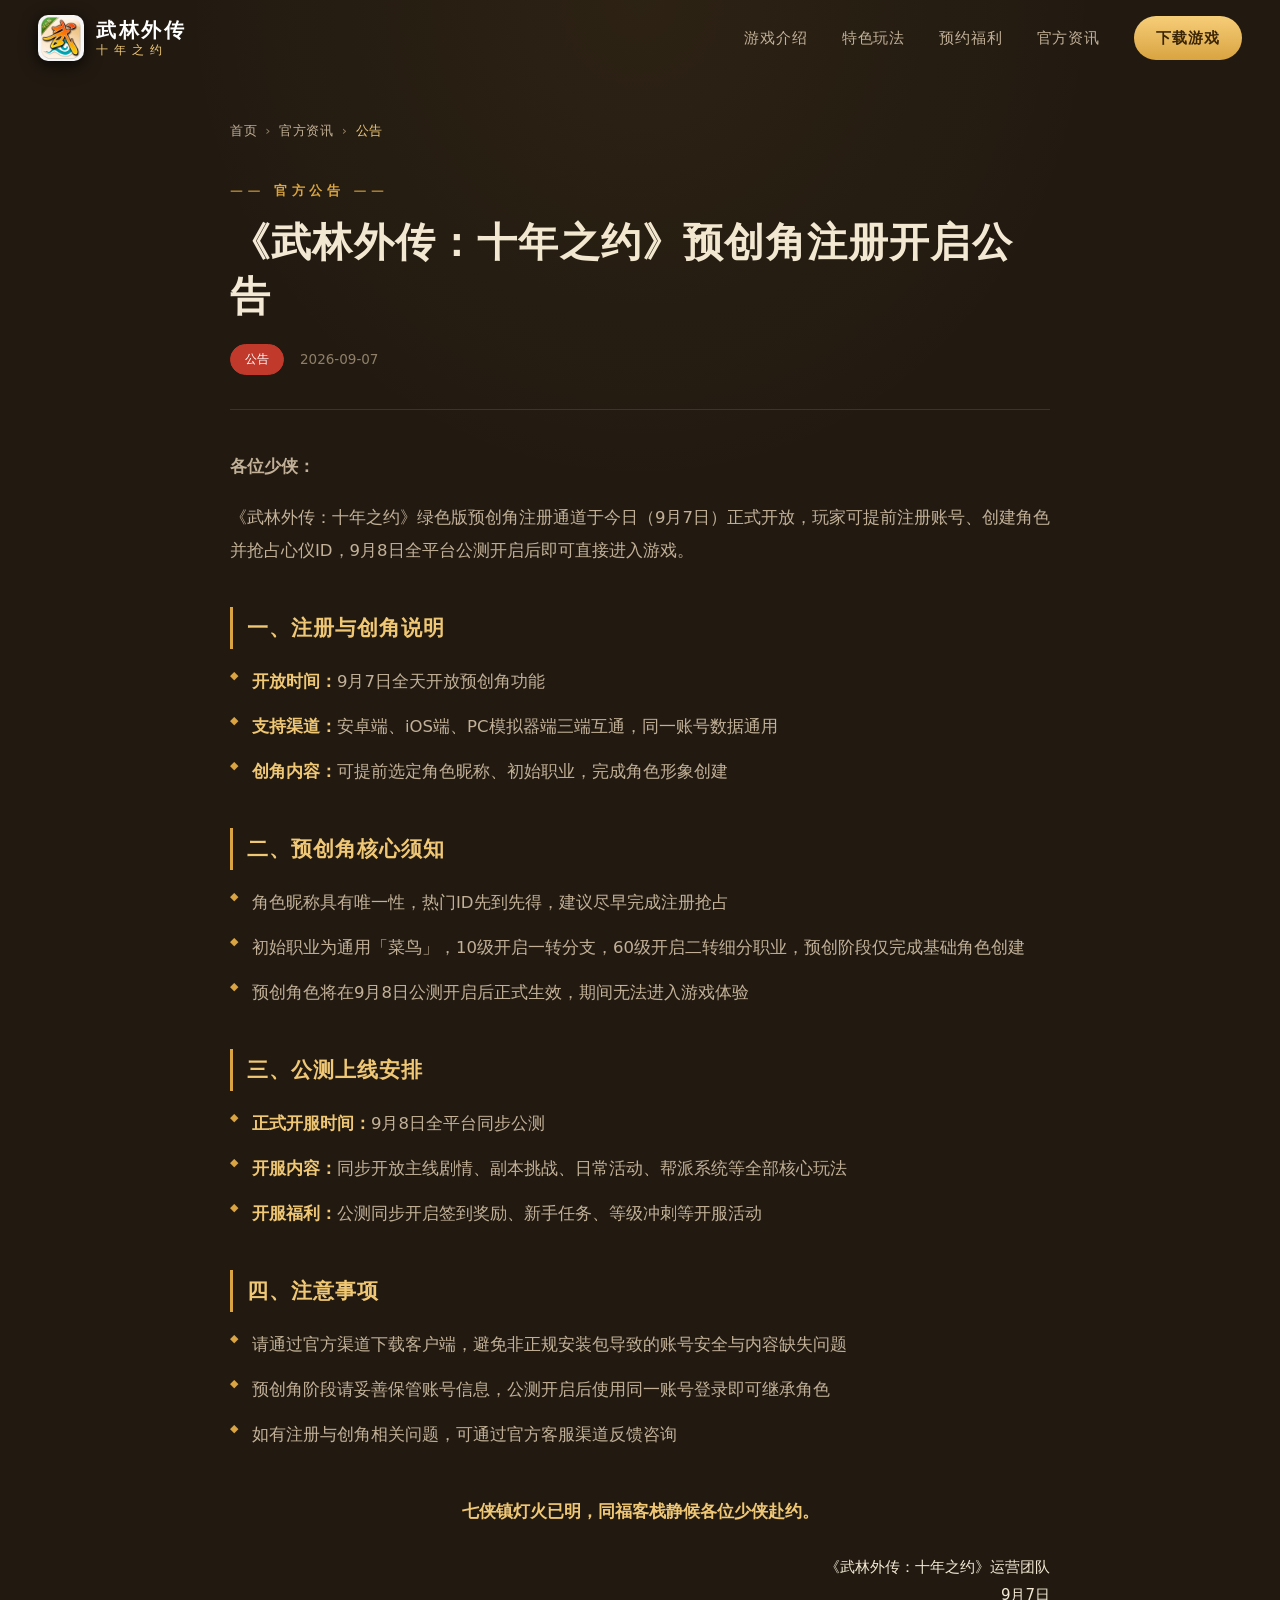
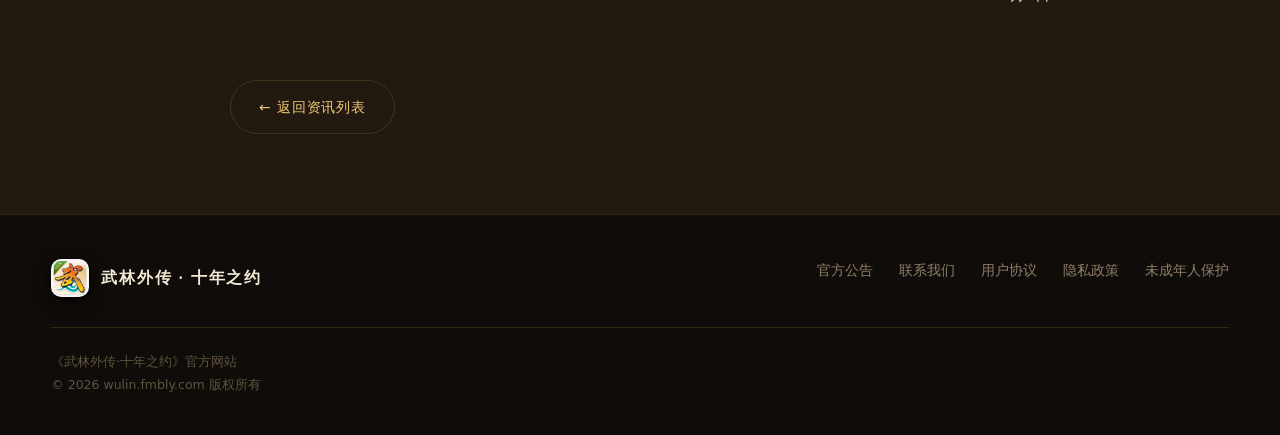
==== news-yuchuangjiao.html @ 01e85a24 "news: 新增预创角注册开启公告详情页(news-yuchuangjiao.html)，置顶首页资讯，新增article.css文章排版，更新sitemap" ====
<!DOCTYPE html>
<html lang="zh-CN">
<head>
  <meta charset="UTF-8">
  <meta name="viewport" content="width=device-width, initial-scale=1.0">
  <title>《武林外传·十年之约》预创角注册开启公告 | 武林外传十年之约官网</title>
  <meta name="description" content="《武林外传：十年之约》预创角注册通道9月7日开启，9月8日全平台公测上线。安卓、iOS、PC三端互通，抢占心仪ID，先到先得！">
  <link rel="canonical" href="https://wulin.fmbly.com/news-yuchuangjiao.html">
  <link rel="stylesheet" href="css/style.css">
  <link rel="stylesheet" href="css/article.css">
</head>
<body>
<a class="skip-link" href="#main">跳到主要内容</a>

<!-- ===== 顶部导航 ===== -->
<header class="site-head scrolled" id="top">
  <nav class="nav" aria-label="主导航">
    <a class="brand" href="index.html#top">
      <img class="brand-seal-img" src="assets/images/logo-wu-v7.webp?v=20260903" alt="武林外传·十年之约" width="48" height="48">
      <span class="brand-txt">
        <b>武林外传</b>
        <i>十年之约</i>
      </span>
    </a>
    <div class="nav-links" id="navLinks">
      <a href="index.html#intro">游戏介绍</a>
      <a href="index.html#features">特色玩法</a>
      <a href="index.html#welfare">预约福利</a>
      <a href="index.html#news">官方资讯</a>
      <a class="nav-cta" href="https://sdkn-ldy.zhangyu39.com/?app_id=7631&promote_id=1778" target="_blank">下载游戏</a>
    </div>
    <button class="nav-toggle" id="navToggle" aria-label="展开菜单" aria-expanded="false" aria-controls="navLinks">
      <span></span><span></span><span></span>
    </button>
  </nav>
</header>

<main id="main">
  <!-- 公告正文 -->
  <article class="article-page">
    <div class="wrap">
      <nav class="crumb"><a href="index.html">首页</a> › <a href="index.html#news">官方资讯</a> › <span>公告</span></nav>

      <header class="article-head">
        <span class="eyebrow">官方公告</span>
        <h1 class="article-title">《武林外传：十年之约》预创角注册开启公告</h1>
        <p class="article-meta">
          <span class="meta-tag hot">公告</span>
          <time datetime="2026-09-07">2026-09-07</time>
        </p>
      </header>

      <div class="article-body">
        <p class="article-lead">各位少侠：</p>
        <p>《武林外传：十年之约》绿色版预创角注册通道于今日（9月7日）正式开放，玩家可提前注册账号、创建角色并抢占心仪ID，9月8日全平台公测开启后即可直接进入游戏。</p>

        <h2>一、注册与创角说明</h2>
        <ul>
          <li><strong>开放时间：</strong>9月7日全天开放预创角功能</li>
          <li><strong>支持渠道：</strong>安卓端、iOS端、PC模拟器端三端互通，同一账号数据通用</li>
          <li><strong>创角内容：</strong>可提前选定角色昵称、初始职业，完成角色形象创建</li>
        </ul>

        <h2>二、预创角核心须知</h2>
        <ul>
          <li>角色昵称具有唯一性，热门ID先到先得，建议尽早完成注册抢占</li>
          <li>初始职业为通用「菜鸟」，10级开启一转分支，60级开启二转细分职业，预创阶段仅完成基础角色创建</li>
          <li>预创角色将在9月8日公测开启后正式生效，期间无法进入游戏体验</li>
        </ul>

        <h2>三、公测上线安排</h2>
        <ul>
          <li><strong>正式开服时间：</strong>9月8日全平台同步公测</li>
          <li><strong>开服内容：</strong>同步开放主线剧情、副本挑战、日常活动、帮派系统等全部核心玩法</li>
          <li><strong>开服福利：</strong>公测同步开启签到奖励、新手任务、等级冲刺等开服活动</li>
        </ul>

        <h2>四、注意事项</h2>
        <ul>
          <li>请通过官方渠道下载客户端，避免非正规安装包导致的账号安全与内容缺失问题</li>
          <li>预创角阶段请妥善保管账号信息，公测开启后使用同一账号登录即可继承角色</li>
          <li>如有注册与创角相关问题，可通过官方客服渠道反馈咨询</li>
        </ul>

        <p class="article-closing">七侠镇灯火已明，同福客栈静候各位少侠赴约。</p>
        <p class="article-sign">《武林外传：十年之约》运营团队<br>9月7日</p>

        <a class="btn-article-back" href="index.html#news">← 返回资讯列表</a>
      </div>
    </div>
  </article>
</main>

<!-- ===== 页脚 ===== -->
<footer class="footer">
  <div class="wrap">
    <div class="foot-top">
      <div class="foot-brand">
        <img class="brand-seal-img" src="assets/images/logo-wu-v7.webp?v=20260903" alt="武林外传·十年之约" width="48" height="48">
        <b>武林外传 · 十年之约</b>
      </div>
      <div class="foot-links">
        <a href="#">官方公告</a>
        <a href="#">联系我们</a>
        <a href="#">用户协议</a>
        <a href="#">隐私政策</a>
        <a href="#">未成年人保护</a>
      </div>
    </div>
    <div class="foot-line"></div>
    <div class="foot-legal">
      <p>《武林外传·十年之约》官方网站</p>
      <p>© 2026 wulin.fmbly.com 版权所有</p>
    </div>
  </div>
</footer>

<script src="js/main.js?v=20260901"></script>
</body>
</html>
---- css/style.css ----
/* ==========================================================
   武林外传 · 十年之约 — 官方站样式
   暖色怀旧客栈 × 现代高级手游质感
   ========================================================== */

:root{
  --ink:#140f0c;          /* 深墨暖黑 */
  --panel:#1c1510;
  --panel2:#231a13;
  --line:rgba(217,164,65,.18);
  --gold:#d9a441;
  --gold-2:#f0c875;
  --gold-3:#b4791f;
  --red:#c0392b;
  --red-2:#e2573f;
  --paper:#f3e9d4;       /* 羊皮纸暖白 */
  --muted:#c2b198;
  --dim:#8f7f68;
  --font-serif:"Noto Serif SC","Songti SC","STSong","SimSun",serif;
  --font-sans:"PingFang SC","Microsoft YaHei","Noto Sans SC",system-ui,sans-serif;
  --shadow:0 24px 60px rgba(0,0,0,.5);
}

*{margin:0;padding:0;box-sizing:border-box;-webkit-tap-highlight-color:transparent}
html{scroll-behavior:smooth;scroll-padding-top:84px}
body{
  font-family:var(--font-sans);
  color:var(--paper);
  background:#221a11;   /* 在原极暗墨黑基础上提亮到暖调深棕，减轻整体沉闷感 */
  line-height:1.7;
  -webkit-font-smoothing:antialiased;
  overflow-x:hidden;
}
a{color:inherit;text-decoration:none}
img{display:block;max-width:100%}
ul{list-style:none}

::selection{background:var(--gold-3);color:#fff}

.skip-link{
  position:absolute;left:-9999px;top:0;z-index:200;
  padding:10px 16px;background:var(--gold);color:var(--ink);
}
.skip-link:focus{left:8px;top:8px}

.wrap{width:min(1180px,92vw);margin:0 auto}
.section{padding:96px 0;position:relative}

/* 中式点缀背景云纹 */
.section::before{
  content:"";position:absolute;inset:0;pointer-events:none;
  background:
    radial-gradient(60% 50% at 0% 0%, rgba(217,164,65,.05), transparent 60%),
    radial-gradient(50% 40% at 100% 100%, rgba(192,57,43,.05), transparent 60%);
}

/* ---------- 通用标题 ---------- */
.eyebrow{
  display:inline-block;font-size:13px;letter-spacing:.35em;
  color:var(--gold);font-weight:600;margin-bottom:14px;
}
.eyebrow::before{content:"—— ";opacity:.7}
.eyebrow::after{content:" ——";opacity:.7}
.sec-title{
  font-family:var(--font-serif);
  font-weight:800;font-size:clamp(28px,4vw,44px);
  letter-spacing:.06em;line-height:1.25;
  background:linear-gradient(180deg,#f6e6bd,#d9a441 70%,#9a6c1f);
  -webkit-background-clip:text;background-clip:text;color:transparent;
}
.sec-lead{margin-top:16px;color:var(--muted);max-width:640px}
.sec-head-center{text-align:center}
.sec-head-center .sec-lead{margin-left:auto;margin-right:auto}
.sec-head-space{display:flex;align-items:flex-end;justify-content:space-between}
.sec-head-space .side{color:var(--dim);margin:0}

/* ---------- 按钮 ---------- */
.btn{
  display:inline-flex;flex-direction:column;align-items:center;justify-content:center;
  gap:2px;padding:14px 34px;border-radius:100px;
  font-family:var(--font-serif);font-weight:700;letter-spacing:.1em;
  text-align:center;transition:.25s;border:1px solid transparent;
}
.btn small{font-size:11px;letter-spacing:.2em;opacity:.85;font-family:var(--font-sans);font-weight:400}
.btn-primary{
  color:#3a2406;
  background:linear-gradient(180deg,#f6cd78,#d9a441 55%,#a66d1a);
  box-shadow:0 10px 30px rgba(217,164,65,.35), inset 0 1px 0 rgba(255,255,255,.5);
}
.btn-primary:hover{transform:translateY(-2px);box-shadow:0 16px 40px rgba(217,164,65,.5), inset 0 1px 0 rgba(255,255,255,.5)}
.btn-ghost{color:var(--gold-2);border-color:var(--line);background:rgba(255,255,255,.02)}
.btn-ghost:hover{border-color:var(--gold);background:rgba(217,164,65,.08)}
.btn-lg{padding:18px 52px;font-size:20px}
.link-more{margin-top:26px;display:inline-block;color:var(--gold-2);font-weight:600;letter-spacing:.08em}
.link-more span{display:inline-block;transition:.25s}
.link-more:hover span{transform:translateX(6px)}

/* ---------- 顶部导航 ---------- */
.site-head{position:fixed;inset:0 0 auto;z-index:100}
.nav{
  width:min(1280px,94vw);margin:0 auto;height:76px;
  display:flex;align-items:center;justify-content:space-between;
  transition:.3s;
}
.site-head.scrolled .nav{height:62px}
.site-head.scrolled{
  background:rgba(20,15,12,.88);
  backdrop-filter:blur(12px);
  border-bottom:1px solid var(--line);
}
.brand{display:flex;align-items:center;gap:12px}
.brand-logo{height:44px;width:auto;flex:none;object-fit:contain;filter:drop-shadow(0 4px 12px rgba(0,0,0,.45))}
.brand-seal-img{
  width:46px;height:46px;flex:none;object-fit:contain;
  border-radius:10px;box-shadow:0 4px 16px rgba(0,0,0,.55);filter:drop-shadow(0 2px 6px rgba(0,0,0,.35));
}
.brand-txt{display:flex;flex-direction:column;line-height:1.05}
.brand-txt b{font-family:var(--font-serif);font-size:20px;letter-spacing:.12em;color:#fff}
.brand-txt i{font-style:normal;font-size:12px;letter-spacing:.5em;color:var(--gold-2);margin-top:3px}
.nav-links{display:flex;align-items:center;gap:34px}
.nav-links a{color:var(--muted);font-size:14.5px;letter-spacing:.06em;transition:.2s;position:relative}
.nav-links a:hover{color:var(--gold-2)}
.nav-links a::after{content:"";position:absolute;left:0;bottom:-6px;width:0;height:2px;background:var(--gold);transition:.25s}
.nav-links a:hover::after{width:100%}
.nav-links .nav-cta{
  color:#3a2406;font-weight:700;padding:10px 22px;border-radius:100px;
  background:linear-gradient(180deg,#f6cd78,#d9a441);
}
.nav-links .nav-cta::after{display:none}
.nav-links .nav-cta:hover{color:#2a1a04;box-shadow:0 6px 20px rgba(217,164,65,.4)}
.nav-toggle{
  display:none;width:42px;height:42px;background:none;border:1px solid var(--line);
  border-radius:8px;flex-direction:column;align-items:center;justify-content:center;gap:5px;cursor:pointer;
}
.nav-toggle span{width:20px;height:2px;background:var(--gold-2);transition:.3s}
.nav-toggle.open span:nth-child(1){transform:translateY(7px) rotate(45deg)}
.nav-toggle.open span:nth-child(2){opacity:0}
.nav-toggle.open span:nth-child(3){transform:translateY(-7px) rotate(-45deg)}

/* ---------- 首屏 ---------- */
.hero{position:relative;min-height:100vh;display:flex;align-items:center;justify-content:center;overflow:hidden;text-align:center}
.hero-media{position:absolute;inset:0}
.hero-bg{width:100%;height:100%;object-fit:cover;object-position:center 35%;transform:scale(1.06);animation:heroZoom 16s ease-out forwards}
@keyframes heroZoom{to{transform:scale(1)}}
.hero-veil{position:absolute;inset:0;background:linear-gradient(180deg,rgba(20,15,12,.18),rgba(20,15,12,.28) 50%,rgba(20,15,12,.85) 100%)}
.hero-veil2{position:absolute;inset:0;background:radial-gradient(80% 60% at 50% 25%,transparent,rgba(20,15,12,.22))}
.hero-inner{position:relative;z-index:5;padding:120px 20px 40px}
.hero-badge{
  display:inline-block;padding:8px 18px;border:1px solid var(--line);
  border-radius:100px;color:var(--gold-2);font-size:13px;letter-spacing:.25em;
  background:rgba(20,15,12,.35);backdrop-filter:blur(6px);margin-bottom:26px;
}
.hero-title{font-family:var(--font-serif);margin:0 0 20px;position:relative;z-index:2}
.hero-title .t-main,.hero-title .t-sub{position:relative;z-index:2}
.hero-dimmer{position:absolute;left:50%;top:17%;transform:translateX(-50%);z-index:1;width:min(880px,94vw);height:72%;border-radius:18px;background:radial-gradient(60% 62% at 50% 46%,rgba(10,7,4,.62),rgba(10,7,4,.28) 62%,transparent 100%);pointer-events:none}
.hero-title .t-main{
  display:block;font-size:clamp(52px,10vw,120px);font-weight:900;letter-spacing:.12em;line-height:1;
  background:linear-gradient(180deg,#fffbe6,#ffdd9e 55%,#f8c05a);
  -webkit-background-clip:text;background-clip:text;color:transparent;
  -webkit-text-stroke:.5px rgba(255,255,255,.35);
  text-shadow:0 0 16px rgba(255,200,90,.4),0 1px 2px rgba(150,100,20,.3);
}
.hero-title .t-sub{
  display:block;font-size:clamp(24px,4.5vw,52px);font-weight:700;letter-spacing:.6em;
  color:var(--paper);margin-top:8px;text-indent:.6em;
}
.hero-slogan{margin-top:6px;font-size:clamp(18px,2.6vw,26px);letter-spacing:.18em;color:#ffffff;font-weight:600;line-height:1.6;text-shadow:0 2px 8px rgba(0,0,0,.7),0 0 20px rgba(255,200,120,.3)}
.hero-desc{margin:20px auto 30px;color:#f5ecd7;font-size:15px;max-width:520px;text-shadow:0 1px 4px rgba(0,0,0,.6)}
.hero-actions{display:flex;gap:16px;justify-content:center;flex-wrap:wrap}
.hero-meta{margin-top:26px;color:var(--dim);font-size:13px;letter-spacing:.2em;display:flex;gap:12px;justify-content:center}
.hero-meta i{opacity:.4}
.hero-scroll{position:absolute;bottom:26px;left:50%;transform:translateX(-50%);z-index:5}
.hero-scroll i{display:block;width:2px;height:38px;background:linear-gradient(var(--gold-2),transparent);animation:drop 2s infinite}
@keyframes drop{0%{transform:scaleY(0);transform-origin:top}45%{transform:scaleY(1);transform-origin:top}100%{transform:scaleY(0);transform-origin:bottom;opacity:0}}

/* 灯笼 */
.hero-lantern-wrap{position:absolute;inset:12% 0 auto 0;display:flex;justify-content:space-around;pointer-events:none;opacity:.8}
.lantern{width:16px;height:52px;border-radius:50% 50% 40% 40%;position:relative;
  background:radial-gradient(circle at 50% 35%,#ffd19c,var(--red-2) 60%,var(--red));box-shadow:0 0 22px rgba(226,87,63,.6);animation:sway 4s ease-in-out infinite}
.lantern::before{content:"";position:absolute;top:-8px;left:50%;transform:translateX(-50%);border-left:2px solid var(--gold);border-right:2px solid var(--gold);height:8px}
.lantern.l2{animation-delay:.5s;transform:scale(.85)}
.lantern.l3{animation-delay:1.1s}
@keyframes sway{0%,100%{transform:rotate(-4deg)}50%{transform:rotate(4deg)}}

/* ---------- 公告栏 ---------- */
.notice{display:flex;align-items:center;gap:18px;background:var(--panel);border-top:1px solid var(--line);border-bottom:1px solid var(--line);overflow:hidden}
.notice-seal{flex:none;margin:14px 0 14px 5vw;padding:4px 12px;background:var(--red);color:#fff;font-weight:700;letter-spacing:.2em;border-radius:4px;font-size:13px}
.notice-track{overflow:hidden;white-space:nowrap;width:100%}
.notice-track p{display:inline-block;color:var(--muted);font-size:14px;margin-right:80px;animation:scroll 26s linear infinite}
.notice-track p b{color:var(--red-2);font-weight:700;margin-right:8px}
@keyframes scroll{0%{transform:translateX(0)}100%{transform:translateX(-60%)}}

/* ---------- 游戏介绍 ---------- */
.grid-2{display:grid;grid-template-columns:1.05fr 1fr;gap:56px;align-items:center}
.intro-media{position:relative}
.frame-photo{border:1px solid var(--line);padding:10px;background:var(--panel);position:relative}
.frame-photo::before{content:"";position:absolute;inset:6px;border:1px solid rgba(217,164,65,.35);pointer-events:none}
.frame-photo img{height:420px;width:100%;object-fit:cover}
.frame-stamp{
  position:absolute;right:-14px;top:-14px;width:72px;height:72px;border-radius:50%;
  display:grid;place-items:center;text-align:center;font-family:var(--font-serif);font-weight:700;font-size:12px;color:#fbeed2;
  background:radial-gradient(circle at 35% 30%,var(--red-2),var(--red) 70%);
  border:2px solid rgba(255,255,255,.25);transform:rotate(8deg);box-shadow:0 8px 24px rgba(192,57,43,.5);
}
.intro-points{margin-top:22px;display:grid;gap:16px}
.intro-points li{display:flex;gap:14px;align-items:flex-start}
.intro-points .qi{flex:none;width:18px;height:18px;margin-top:5px;border:2px solid var(--gold);transform:rotate(45deg);position:relative}
.intro-points .qi::after{content:"";position:absolute;inset:3px;background:var(--red);opacity:.85}
.intro-points b{color:var(--gold-2);font-weight:700;margin-right:6px}
.intro-points span{color:var(--muted);font-size:15px}

/* ---------- 特色玩法 ---------- */
.feat-row{display:grid;grid-template-columns:1fr 1fr;gap:56px;align-items:center;margin-top:64px}
.feat-row.rev .feat-media{order:2}
.feat-row.rev .feat-body{order:1}
.feat-media{overflow:hidden;border-radius:12px;border:1px solid var(--line);position:relative}
.feat-media img{width:100%;height:340px;object-fit:cover;transition:.6s}
.feat-row:hover .feat-media img{transform:scale(1.05)}
.feat-body{position:relative;padding:20px 0}
.feat-index{font-family:var(--font-serif);font-size:60px;font-weight:900;line-height:1;color:transparent;-webkit-text-stroke:1px rgba(217,164,65,.5)}
.feat-body h3{font-family:var(--font-serif);font-size:clamp(22px,3vw,32px);margin:10px 0 14px;color:var(--paper);letter-spacing:.05em}
.feat-body p{color:var(--muted)}
.feat-body ul{margin-top:18px;display:flex;flex-wrap:wrap;gap:12px}
.feat-body li{font-size:13px;color:var(--gold-2);border:1px solid var(--line);padding:6px 14px;border-radius:100px}

/* ---------- 江湖人物 ---------- */
.heroes{background:var(--panel)}
.heroes-grid{display:grid;grid-template-columns:repeat(3,1fr);gap:28px;margin-top:50px}
.hero-card{background:var(--panel2);border:1px solid var(--line);border-radius:12px;overflow:hidden;transition:.35s;cursor:pointer}
.hero-card:hover{transform:translateY(-8px);border-color:var(--gold);box-shadow:var(--shadow)}
.hc-img{height:300px;overflow:hidden;position:relative}
.hc-img img{width:100%;height:100%;object-fit:cover;transition:.6s}
.hero-card:hover .hc-img img{transform:scale(1.08)}
.hc-img::after{content:"";position:absolute;inset:auto 0 0 0;height:50%;background:linear-gradient(transparent,var(--panel2));}
.hero-card figcaption{padding:18px 20px 22px;position:relative}
.hc-role{font-size:12px;letter-spacing:.25em;color:var(--gold)}
.hero-card h3{font-family:var(--font-serif);font-size:22px;margin:6px 0 8px;color:var(--paper);letter-spacing:.05em}
.hero-card p{color:var(--muted);font-size:14px}

/* ---------- 预约福利 ---------- */
.welfare{background:
  radial-gradient(70% 60% at 50% 0%,rgba(192,57,43,.18),transparent 60%),
  linear-gradient(var(--panel),var(--ink))}
.welfare-grid{display:grid;gap:40px;justify-content:center;margin-top:48px}
.reward{width:min(760px,100%);justify-self:center}
.countdown,.reward{background:rgba(255,255,255,.02);border:1px solid var(--line);border-radius:16px;padding:34px}
.countdown h3,.reward h3{font-family:var(--font-serif);color:var(--paper);font-size:20px;letter-spacing:.06em;margin-bottom:22px}
.cd-boxes{display:flex;gap:16px}
.cd{flex:1;text-align:center;background:var(--panel2);border:1px solid var(--line);border-radius:10px;padding:18px 6px}
.cd b{display:block;font-family:var(--font-serif);font-size:clamp(28px,4vw,40px);color:var(--gold-2);letter-spacing:.05em}
.cd span{font-size:12px;color:var(--dim);letter-spacing:.2em}
.cd-note{margin-top:18px;color:var(--dim);font-size:13px}
.reward-tiers{display:grid;gap:12px}
.reward-tiers li{display:flex;align-items:center;gap:16px;padding:12px 16px;border:1px solid var(--line);border-radius:8px;position:relative;overflow:hidden}
.reward-tiers li:hover{border-color:var(--gold)}
.reward-tiers li::after{content:"";position:absolute;left:0;top:0;bottom:0;width:3px;background:var(--red);opacity:.85}
.rt-num{flex:none;min-width:64px;font-family:var(--font-serif);font-weight:700;color:var(--gold-2);font-size:17px}
.rt-name{color:var(--muted);font-size:14.5px}

/* ---------- 资讯 ---------- */
.news-list{display:grid;grid-template-columns:repeat(3,1fr);gap:28px;margin-top:44px}
.news-item{background:var(--panel);border:1px solid var(--line);border-radius:12px;padding:26px;display:flex;flex-direction:column;gap:12px;transition:.3s}
.news-item:hover{border-color:var(--gold);transform:translateY(-4px)}
.news-tag{align-self:flex-start;font-size:12px;padding:3px 12px;border-radius:100px;border:1px solid var(--gold);color:var(--gold-2)}
.news-tag.hot{color:#fff;border-color:var(--red);background:var(--red)}
.news-tag.info{color:var(--paper);border-color:var(--gold-3)}
.news-item h3{font-size:17px;color:var(--paper);font-weight:600;line-height:1.5;flex:1}
.news-date{color:var(--dim);font-size:13px;letter-spacing:.05em}

/* ---------- 最终号召 ---------- */
.reserve{text-align:center;background:
  linear-gradient(rgba(20,15,12,.35),rgba(20,15,12,.35)),
  radial-gradient(60% 60% at 50% 40%,rgba(217,164,65,.2),transparent 70%)}
.reserve-inner{padding:20px 0}
.reserve-title{font-family:var(--font-serif);font-size:clamp(30px,5vw,54px);font-weight:800;line-height:1.3;margin:8px 0 34px;color:var(--paper);letter-spacing:.05em}
.reserve-note{margin-top:22px;color:var(--dim);font-size:14px;line-height:2}

/* ---------- 页脚 ---------- */
.footer{background:#100c09;border-top:1px solid var(--line);padding:44px 0 38px}
.foot-top{display:flex;align-items:flex-start;justify-content:space-between;gap:24px;flex-wrap:wrap}
.foot-brand{display:flex;align-items:center;gap:12px}
.foot-brand .brand-seal-img{width:38px;height:38px}
.foot-brand b{font-family:var(--font-serif);letter-spacing:.12em;color:var(--paper)}
.foot-links{display:flex;gap:26px;flex-wrap:wrap}
.foot-links a{color:var(--dim);font-size:14px;transition:.2s}
.foot-links a:hover{color:var(--gold-2)}
.foot-line{height:1px;background:var(--line);margin:30px 0 22px}
.foot-legal p{color:#5f5340;font-size:12.5px;line-height:1.9}

/* ==========================================================
   滚动显现（JS 加入 js 类后启用，否则内容保持可见 —— fail-open）
   ========================================================== */
.js .reveal{opacity:0;transform:translateY(30px);transition:opacity .7s ease,transform .7s ease}
.js .reveal.in{opacity:1;transform:none}

/* ==========================================================
   响应式
   ========================================================== */
@media (max-width:960px){
  .section{padding:72px 0}
  .grid-2,.feat-row,.welfare-grid{grid-template-columns:1fr;gap:40px}
  .feat-row.rev .feat-media{order:0}
  .feat-row.rev .feat-body{order:1}
  .heroes-grid{grid-template-columns:repeat(2,1fr)}
  .news-list{grid-template-columns:1fr}
  .frame-photo img{height:320px}
}
@media (max-width:680px){
  .nav-toggle{display:flex}
  .nav-links{
    position:fixed;top:76px;right:0;width:min(86vw,340px);height:calc(100vh - 76px);
    background:rgba(20,15,12,.97);flex-direction:column;justify-content:flex-start;
    gap:0;padding:24px;transform:translateX(100%);transition:.35s;backdrop-filter:blur(12px);
  }
  .nav-links.open{transform:none}
  .nav-links a{padding:16px 0;border-bottom:1px solid var(--line);width:100%;text-align:left}
  .nav-links .nav-cta{text-align:center;border:none;margin-top:18px}
  .heroes-grid{grid-template-columns:1fr 1fr;gap:16px}
  .hc-img{height:230px}
  .hero-title .t-main{letter-spacing:.08em}
  .cd-boxes{gap:8px}
}
/* 减弱动效：尊重系统偏好 */
@media (prefers-reduced-motion:reduce){
  html{scroll-behavior:auto}
  *,*::before,*::after{animation-duration:.001s!important;transition-duration:.001s!important}
  .js .reveal{opacity:1;transform:none}
}
---- css/article.css ----
/* ==========================================================
   武林外传 · 十年之约 — 公告详情页样式
   暖色怀旧客栈 × 现代手游质感（与官网风格统一）
   ========================================================== */

/* ---------- 文章主体容器 ---------- */
.article-page{
  padding:120px 0 80px;
  position:relative;
  min-height:70vh;
}
.article-page::before{
  content:"";position:absolute;inset:0;pointer-events:none;
  background:
    radial-gradient(60% 45% at 50% 0%, rgba(217,164,65,.06), transparent 60%);
}
.article-page .wrap{max-width:820px}

/* ---------- 面包屑 ---------- */
.crumb{
  font-size:13px;color:var(--dim);letter-spacing:.05em;
  margin-bottom:34px;display:flex;gap:8px;align-items:center;flex-wrap:wrap;
}
.crumb a{color:var(--muted);transition:.2s}
.crumb a:hover{color:var(--gold-2)}
.crumb span{color:var(--gold-2)}

/* ---------- 文章头部 ---------- */
.article-head{
  padding-bottom:34px;
  border-bottom:1px solid var(--line);
  margin-bottom:40px;
}
.article-title{
  font-family:var(--font-serif);
  font-size:clamp(26px,4.2vw,40px);
  font-weight:800;
  line-height:1.35;
  color:var(--paper);
  letter-spacing:.03em;
  margin-bottom:20px;
}
.article-meta{
  display:flex;align-items:center;gap:16px;
  color:var(--dim);font-size:13.5px;
}
.meta-tag{
  font-size:12px;padding:4px 14px;border-radius:100px;
  border:1px solid var(--gold);color:var(--gold-2);
}
.meta-tag.hot{color:#fff;border-color:var(--red);background:var(--red)}

/* ---------- 正文 ---------- */
.article-body{
  color:var(--paper);
  font-size:16.5px;
  line-height:2;
}
.article-lead{font-weight:600;color:var(--gold-2);margin-bottom:18px}
.article-body h2{
  font-family:var(--font-serif);
  font-size:21px;
  font-weight:800;
  color:var(--gold-2);
  margin:40px 0 16px;
  padding-left:14px;
  border-left:3px solid var(--gold);
  letter-spacing:.05em;
}
.article-body ul{
  list-style:none;
  display:flex;flex-direction:column;gap:12px;
  margin-bottom:8px;
}
.article-body li{
  padding-left:22px;
  position:relative;
  color:var(--muted);
}
.article-body li::before{
  content:"◆";position:absolute;left:0;top:0;
  font-size:11px;color:var(--gold);
}
.article-body li strong{color:var(--gold-2);font-weight:700}
.article-body>p{color:var(--muted);margin-bottom:18px}

/* 结尾与落款 */
.article-closing{
  margin-top:44px;
  font-family:var(--font-serif);
  font-size:17px;
  color:var(--gold-2) !important;
  font-weight:600;
  text-align:center;
}
.article-sign{
  text-align:right;
  color:var(--paper) !important;
  margin-top:24px;
  font-size:15px;
  line-height:1.9;
}

/* 返回按钮 */
.btn-article-back{
  display:inline-block;
  margin-top:52px;
  padding:12px 28px;
  border:1px solid var(--line);
  border-radius:100px;
  color:var(--gold-2);
  font-size:14px;
  letter-spacing:.06em;
  transition:.25s;
}
.btn-article-back:hover{border-color:var(--gold);background:rgba(217,164,65,.08)}

/* ---------- 响应式 ---------- */
@media (max-width:640px){
  .article-page{padding:104px 0 56px}
  .article-body{font-size:15.5px;line-height:1.95}
  .article-body h2{font-size:19px;margin:32px 0 14px}
}
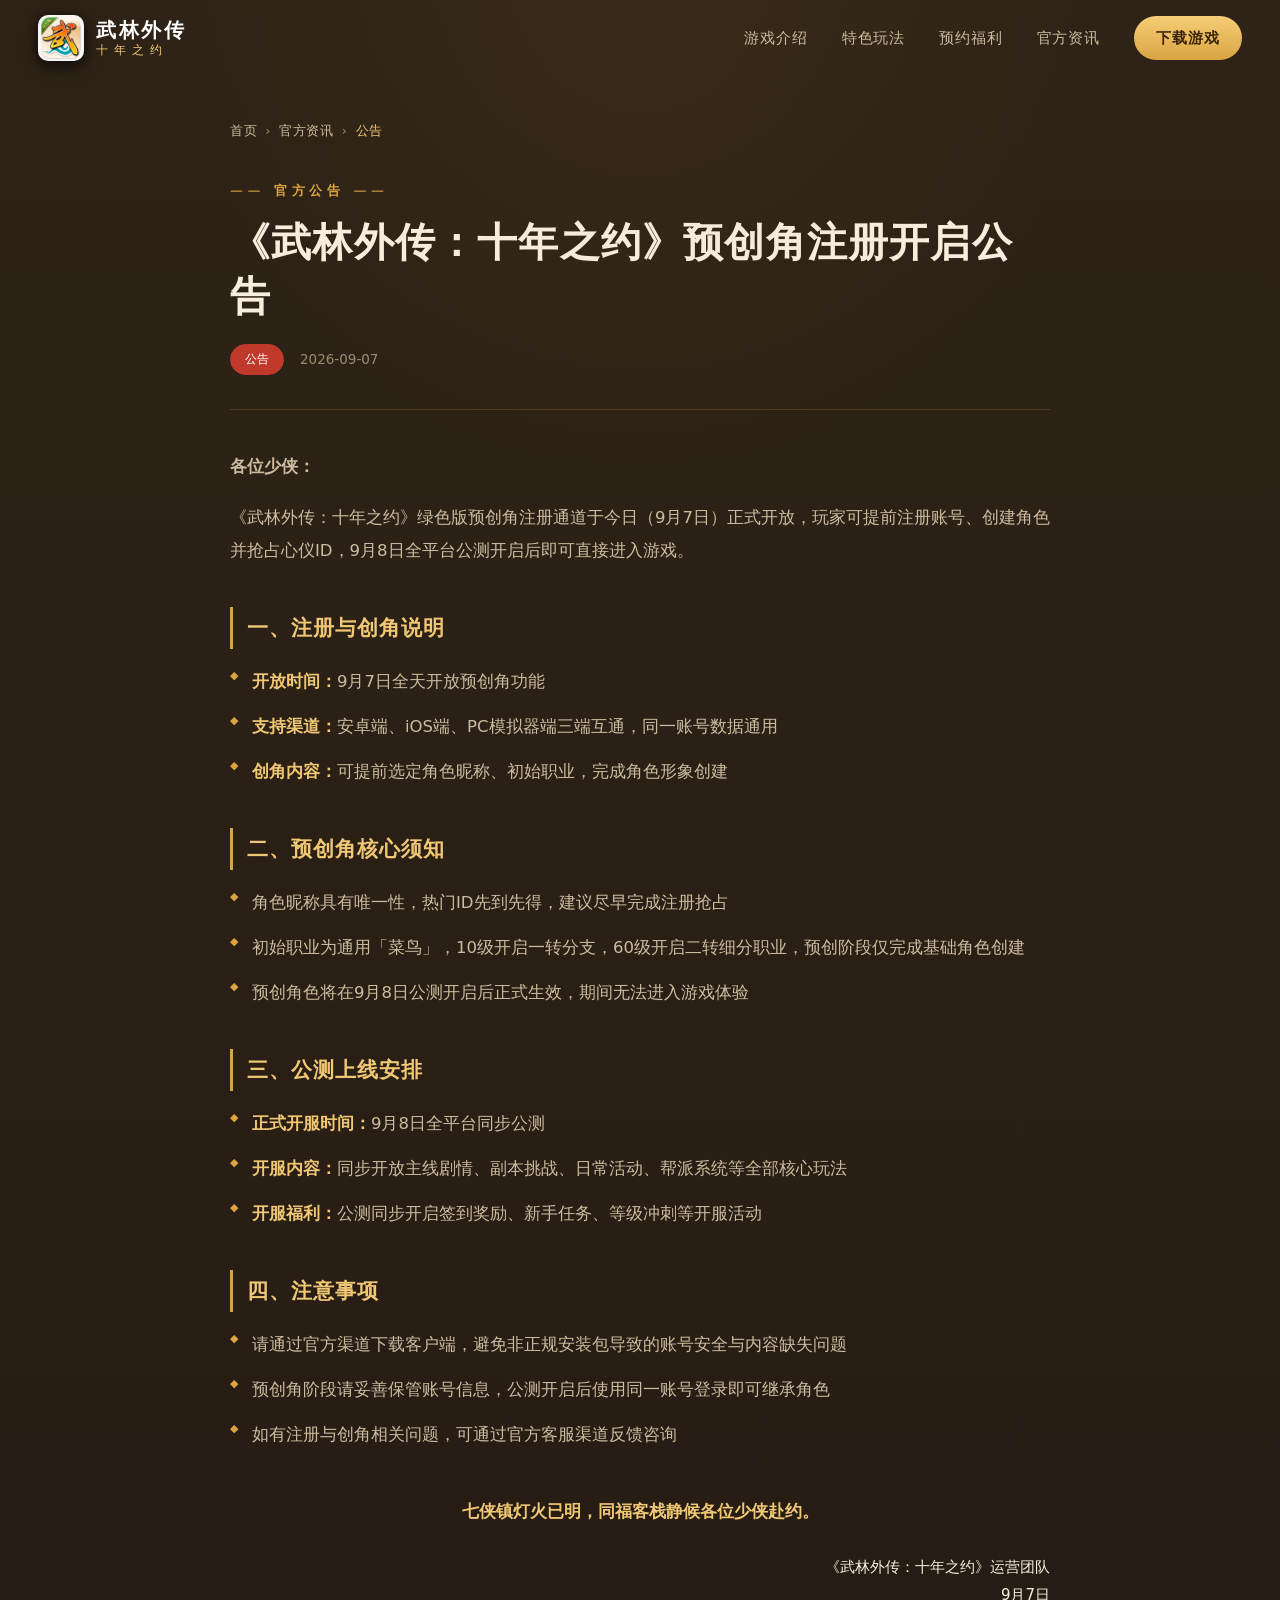
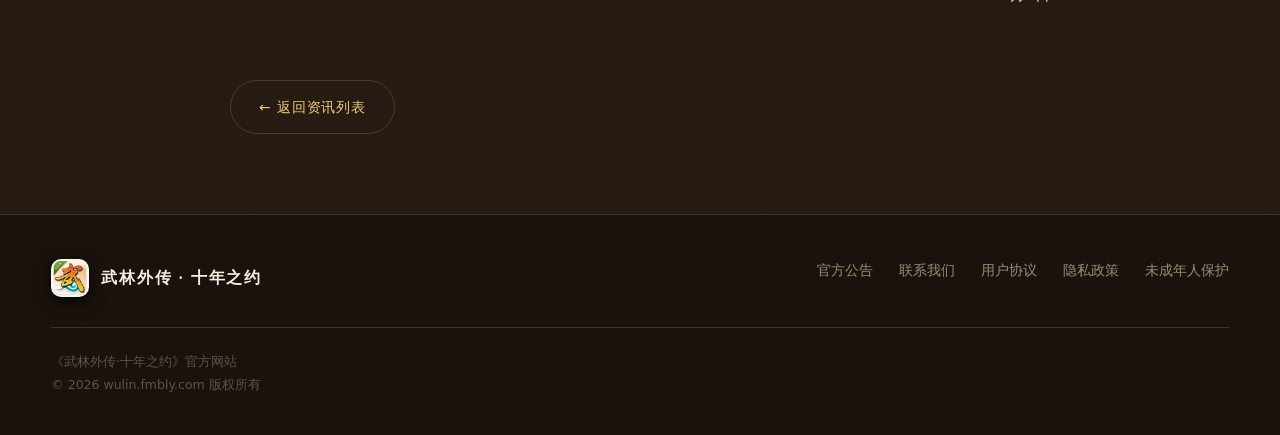
==== commit b6a496d4: "seo: 外链rel补全; favicon-16/manifest; JSON-LD" ====
--- a/news-yuchuangjiao.html
+++ b/news-yuchuangjiao.html
@@ -5,7 +5,7 @@
   <meta name="viewport" content="width=device-width, initial-scale=1.0">
   <title>《武林外传·十年之约》预创角注册开启公告 | 武林外传十年之约官网</title>
   <meta name="description" content="《武林外传：十年之约》预创角注册通道9月7日开启，9月8日全平台公测上线。安卓、iOS、PC三端互通，抢占心仪ID，先到先得！">
-  <link rel="canonical" href="https://wulin.fmbly.com/news-yuchuangjiao.html">
+  <link rel="canonical" href="https://wulin.fmbly.com/news-yuchuangjiao">
   <link rel="stylesheet" href="css/style.css">
   <link rel="stylesheet" href="css/article.css">
 </head>
@@ -27,7 +27,7 @@
       <a href="index.html#features">特色玩法</a>
       <a href="index.html#welfare">预约福利</a>
       <a href="index.html#news">官方资讯</a>
-      <a class="nav-cta" href="https://sdkn-ldy.zhangyu39.com/?app_id=7631&promote_id=1778" target="_blank">下载游戏</a>
+      <a class="nav-cta" href="https://sdkn-ldy.zhangyu39.com/?app_id=7631&promote_id=1778" target="_blank" rel="noopener noreferrer">下载游戏</a>
     </div>
     <button class="nav-toggle" id="navToggle" aria-label="展开菜单" aria-expanded="false" aria-controls="navLinks">
       <span></span><span></span><span></span>
--- a/css/style.css
+++ b/css/style.css
@@ -4,20 +4,20 @@
    ========================================================== */
 
 :root{
-  --ink:#140f0c;          /* 深墨暖黑 */
-  --panel:#1c1510;
-  --panel2:#231a13;
-  --line:rgba(217,164,65,.18);
+  --ink:#1a130d;          /* 暖墨黑（略提亮） */
+  --panel:#2a1f17;        /* 面板色（提亮一档） */
+  --panel2:#32261c;       /* 二级面板（提亮一档） */
+  --line:rgba(217,164,65,.22);
   --gold:#d9a441;
   --gold-2:#f0c875;
   --gold-3:#b4791f;
   --red:#c0392b;
   --red-2:#e2573f;
-  --paper:#f3e9d4;       /* 羊皮纸暖白 */
-  --muted:#c2b198;
-  --dim:#8f7f68;
+  --paper:#f7eede;       /* 羊皮纸暖白（提亮一档） */
+  --muted:#cdbc9f;        /* 略提亮 */
+  --dim:#9b8b71;          /* 略提亮 */
   --font-serif:"Noto Serif SC","Songti SC","STSong","SimSun",serif;
-  --font-sans:"PingFang SC","Microsoft YaHei","Noto Sans SC",system-ui,sans-serif;
+  --font-sans:"PingFang SC","Microsoft YaHei","Noto Sans SC",system-ui,sans-ui;
   --shadow:0 24px 60px rgba(0,0,0,.5);
 }
 
@@ -26,7 +26,7 @@
 body{
   font-family:var(--font-sans);
   color:var(--paper);
-  background:#221a11;   /* 在原极暗墨黑基础上提亮到暖调深棕，减轻整体沉闷感 */
+  background:linear-gradient(180deg,#2e2316 0%,#2a1f15 50%,#251a12 100%);   /* 整体提亮：暖调深棕（提亮约30%） */
   line-height:1.7;
   -webkit-font-smoothing:antialiased;
   overflow-x:hidden;
@@ -139,11 +139,12 @@
 
 /* ---------- 首屏 ---------- */
 .hero{position:relative;min-height:100vh;display:flex;align-items:center;justify-content:center;overflow:hidden;text-align:center}
-.hero-media{position:absolute;inset:0}
+.hero-media{position:absolute;inset:0;display:block;overflow:hidden}
+.hero-media source,.hero-media img{display:block}
 .hero-bg{width:100%;height:100%;object-fit:cover;object-position:center 35%;transform:scale(1.06);animation:heroZoom 16s ease-out forwards}
 @keyframes heroZoom{to{transform:scale(1)}}
-.hero-veil{position:absolute;inset:0;background:linear-gradient(180deg,rgba(20,15,12,.18),rgba(20,15,12,.28) 50%,rgba(20,15,12,.85) 100%)}
-.hero-veil2{position:absolute;inset:0;background:radial-gradient(80% 60% at 50% 25%,transparent,rgba(20,15,12,.22))}
+.hero-veil{position:absolute;inset:0;background:linear-gradient(180deg,rgba(20,15,12,.10),rgba(20,15,12,.18) 50%,rgba(20,15,12,.55) 100%)}
+.hero-veil2{position:absolute;inset:0;background:radial-gradient(80% 60% at 50% 25%,transparent,rgba(20,15,12,.14))}
 .hero-inner{position:relative;z-index:5;padding:120px 20px 40px}
 .hero-badge{
   display:inline-block;padding:8px 18px;border:1px solid var(--line);
@@ -152,7 +153,7 @@
 }
 .hero-title{font-family:var(--font-serif);margin:0 0 20px;position:relative;z-index:2}
 .hero-title .t-main,.hero-title .t-sub{position:relative;z-index:2}
-.hero-dimmer{position:absolute;left:50%;top:17%;transform:translateX(-50%);z-index:1;width:min(880px,94vw);height:72%;border-radius:18px;background:radial-gradient(60% 62% at 50% 46%,rgba(10,7,4,.62),rgba(10,7,4,.28) 62%,transparent 100%);pointer-events:none}
+.hero-dimmer{position:absolute;left:50%;top:17%;transform:translateX(-50%);z-index:1;width:min(880px,94vw);height:72%;border-radius:18px;background:radial-gradient(60% 62% at 50% 46%,rgba(10,7,4,.38),rgba(10,7,4,.18) 62%,transparent 100%);pointer-events:none}
 .hero-title .t-main{
   display:block;font-size:clamp(52px,10vw,120px);font-weight:900;letter-spacing:.12em;line-height:1;
   background:linear-gradient(180deg,#fffbe6,#ffdd9e 55%,#f8c05a);
@@ -276,7 +277,7 @@
 .reserve-note{margin-top:22px;color:var(--dim);font-size:14px;line-height:2}
 
 /* ---------- 页脚 ---------- */
-.footer{background:#100c09;border-top:1px solid var(--line);padding:44px 0 38px}
+.footer{background:#1a130d;border-top:1px solid var(--line);padding:44px 0 38px}
 .foot-top{display:flex;align-items:flex-start;justify-content:space-between;gap:24px;flex-wrap:wrap}
 .foot-brand{display:flex;align-items:center;gap:12px}
 .foot-brand .brand-seal-img{width:38px;height:38px}
